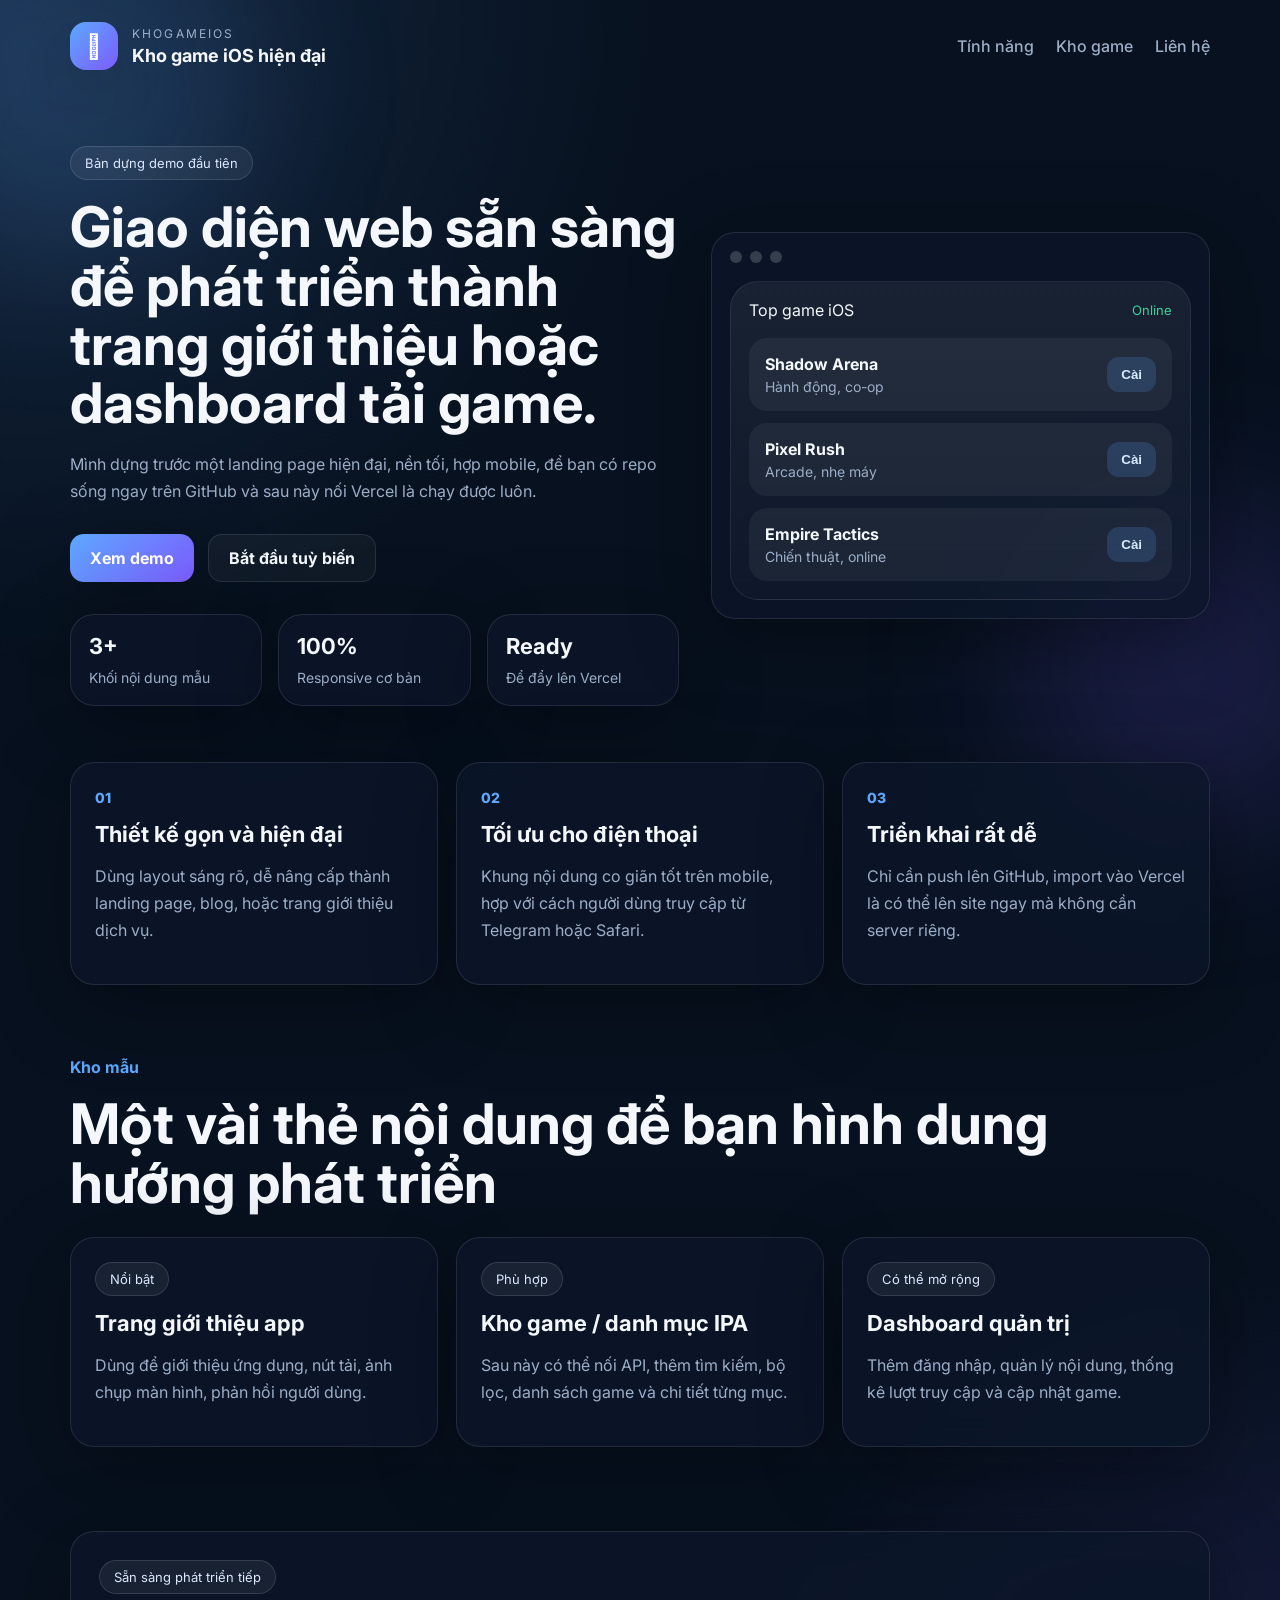
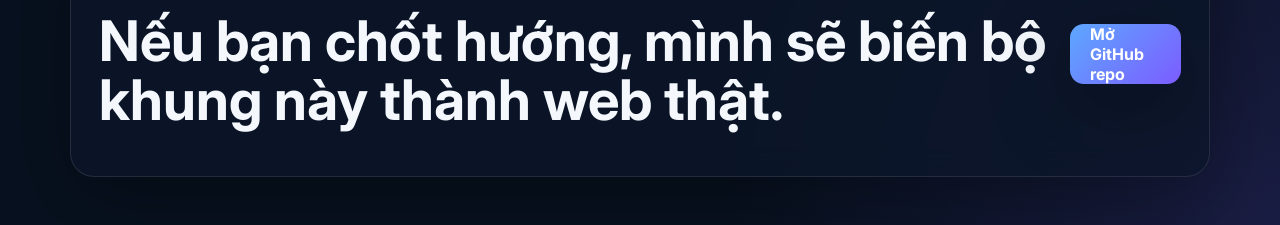
==== index.html @ 92982465 "feat: add initial KHOGAMEIOS landing page" ====
<!doctype html>
<html lang="vi">
  <head>
    <meta charset="UTF-8" />
    <meta name="viewport" content="width=device-width, initial-scale=1.0" />
    <title>KHO GAME IOS</title>
    <meta name="description" content="Kho giao diện web mẫu cho dự án KHOGAMEIOS" />
    <link rel="preconnect" href="https://fonts.googleapis.com" />
    <link rel="preconnect" href="https://fonts.gstatic.com" crossorigin />
    <link href="https://fonts.googleapis.com/css2?family=Inter:wght@400;500;600;700;800&display=swap" rel="stylesheet" />
    <link rel="stylesheet" href="./styles.css" />
  </head>
  <body>
    <div class="bg-glow bg-glow-1"></div>
    <div class="bg-glow bg-glow-2"></div>

    <header class="topbar">
      <div class="brand">
        <div class="brand-badge"></div>
        <div>
          <p class="brand-label">KHOGAMEIOS</p>
          <h1>Kho game iOS hiện đại</h1>
        </div>
      </div>
      <nav>
        <a href="#features">Tính năng</a>
        <a href="#games">Kho game</a>
        <a href="#contact">Liên hệ</a>
      </nav>
    </header>

    <main>
      <section class="hero">
        <div class="hero-copy">
          <span class="pill">Bản dựng demo đầu tiên</span>
          <h2>Giao diện web sẵn sàng để phát triển thành trang giới thiệu hoặc dashboard tải game.</h2>
          <p>
            Mình dựng trước một landing page hiện đại, nền tối, hợp mobile, để bạn có repo sống ngay trên GitHub và sau này nối Vercel là chạy được luôn.
          </p>
          <div class="hero-actions">
            <a class="btn btn-primary" href="#games">Xem demo</a>
            <a class="btn btn-secondary" href="#contact">Bắt đầu tuỳ biến</a>
          </div>
          <div class="stats">
            <div>
              <strong>3+</strong>
              <span>Khối nội dung mẫu</span>
            </div>
            <div>
              <strong>100%</strong>
              <span>Responsive cơ bản</span>
            </div>
            <div>
              <strong>Ready</strong>
              <span>Để đẩy lên Vercel</span>
            </div>
          </div>
        </div>

        <div class="hero-card">
          <div class="window-bar">
            <span></span><span></span><span></span>
          </div>
          <div class="phone-frame">
            <div class="phone-header">
              <p>Top game iOS</p>
              <span>Online</span>
            </div>
            <div class="game-list">
              <article>
                <div>
                  <h3>Shadow Arena</h3>
                  <p>Hành động, co-op</p>
                </div>
                <button>Cài</button>
              </article>
              <article>
                <div>
                  <h3>Pixel Rush</h3>
                  <p>Arcade, nhẹ máy</p>
                </div>
                <button>Cài</button>
              </article>
              <article>
                <div>
                  <h3>Empire Tactics</h3>
                  <p>Chiến thuật, online</p>
                </div>
                <button>Cài</button>
              </article>
            </div>
          </div>
        </div>
      </section>

      <section class="features" id="features">
        <article class="feature-box">
          <span>01</span>
          <h3>Thiết kế gọn và hiện đại</h3>
          <p>Dùng layout sáng rõ, dễ nâng cấp thành landing page, blog, hoặc trang giới thiệu dịch vụ.</p>
        </article>
        <article class="feature-box">
          <span>02</span>
          <h3>Tối ưu cho điện thoại</h3>
          <p>Khung nội dung co giãn tốt trên mobile, hợp với cách người dùng truy cập từ Telegram hoặc Safari.</p>
        </article>
        <article class="feature-box">
          <span>03</span>
          <h3>Triển khai rất dễ</h3>
          <p>Chỉ cần push lên GitHub, import vào Vercel là có thể lên site ngay mà không cần server riêng.</p>
        </article>
      </section>

      <section class="games" id="games">
        <div class="section-title">
          <span>Kho mẫu</span>
          <h2>Một vài thẻ nội dung để bạn hình dung hướng phát triển</h2>
        </div>
        <div class="cards">
          <article class="game-card">
            <div class="tag">Nổi bật</div>
            <h3>Trang giới thiệu app</h3>
            <p>Dùng để giới thiệu ứng dụng, nút tải, ảnh chụp màn hình, phản hồi người dùng.</p>
          </article>
          <article class="game-card">
            <div class="tag">Phù hợp</div>
            <h3>Kho game / danh mục IPA</h3>
            <p>Sau này có thể nối API, thêm tìm kiếm, bộ lọc, danh sách game và chi tiết từng mục.</p>
          </article>
          <article class="game-card">
            <div class="tag">Có thể mở rộng</div>
            <h3>Dashboard quản trị</h3>
            <p>Thêm đăng nhập, quản lý nội dung, thống kê lượt truy cập và cập nhật game.</p>
          </article>
        </div>
      </section>

      <section class="contact" id="contact">
        <div>
          <span class="pill">Sẵn sàng phát triển tiếp</span>
          <h2>Nếu bạn chốt hướng, mình sẽ biến bộ khung này thành web thật.</h2>
        </div>
        <a class="btn btn-primary" href="https://github.com/Cuongqtx11/KHOGAMEIOS" target="_blank" rel="noreferrer">Mở GitHub repo</a>
      </section>
    </main>
  </body>
</html>
---- styles.css ----
:root {
  --bg: #07111f;
  --panel: rgba(12, 23, 42, 0.78);
  --panel-strong: #0f1b31;
  --text: #f4f7fb;
  --muted: #9caec7;
  --line: rgba(255, 255, 255, 0.1);
  --primary: #5da8ff;
  --primary-2: #7c5cff;
  --success: #36d399;
  --shadow: 0 20px 80px rgba(0, 0, 0, 0.35);
}

* {
  box-sizing: border-box;
}

html {
  scroll-behavior: smooth;
}

body {
  margin: 0;
  font-family: 'Inter', sans-serif;
  background:
    radial-gradient(circle at top left, rgba(93, 168, 255, 0.16), transparent 30%),
    radial-gradient(circle at bottom right, rgba(124, 92, 255, 0.16), transparent 25%),
    var(--bg);
  color: var(--text);
  min-height: 100vh;
  position: relative;
}

.bg-glow {
  position: fixed;
  width: 340px;
  height: 340px;
  filter: blur(80px);
  border-radius: 999px;
  pointer-events: none;
  z-index: 0;
}

.bg-glow-1 {
  top: -80px;
  left: -100px;
  background: rgba(93, 168, 255, 0.18);
}

.bg-glow-2 {
  right: -80px;
  bottom: 60px;
  background: rgba(124, 92, 255, 0.16);
}

.topbar,
main {
  position: relative;
  z-index: 1;
}

.topbar {
  max-width: 1180px;
  margin: 0 auto;
  padding: 22px 20px;
  display: flex;
  align-items: center;
  justify-content: space-between;
  gap: 20px;
}

.brand {
  display: flex;
  align-items: center;
  gap: 14px;
}

.brand-badge {
  width: 48px;
  height: 48px;
  border-radius: 16px;
  display: grid;
  place-items: center;
  background: linear-gradient(135deg, var(--primary), var(--primary-2));
  color: white;
  font-size: 24px;
  box-shadow: var(--shadow);
}

.brand-label {
  margin: 0 0 4px;
  font-size: 12px;
  letter-spacing: 0.18em;
  color: var(--muted);
}

.brand h1 {
  margin: 0;
  font-size: 18px;
}

nav {
  display: flex;
  gap: 22px;
}

nav a {
  color: var(--muted);
  text-decoration: none;
  font-weight: 500;
}

main {
  max-width: 1180px;
  margin: 0 auto;
  padding: 12px 20px 48px;
}

.hero {
  display: grid;
  grid-template-columns: 1.1fr 0.9fr;
  gap: 32px;
  align-items: center;
  padding: 42px 0 56px;
}

.pill,
.tag {
  display: inline-flex;
  align-items: center;
  gap: 8px;
  border: 1px solid rgba(255, 255, 255, 0.12);
  background: rgba(255, 255, 255, 0.06);
  border-radius: 999px;
  padding: 8px 14px;
  color: #dbe8ff;
  font-size: 13px;
}

.hero-copy h2,
.section-title h2,
.contact h2 {
  font-size: clamp(32px, 5vw, 56px);
  line-height: 1.05;
  margin: 18px 0 18px;
}

.hero-copy p,
.feature-box p,
.game-card p,
.contact p {
  color: var(--muted);
  font-size: 16px;
  line-height: 1.7;
}

.hero-actions {
  display: flex;
  gap: 14px;
  margin: 28px 0 32px;
  flex-wrap: wrap;
}

.btn {
  display: inline-flex;
  align-items: center;
  justify-content: center;
  text-decoration: none;
  min-height: 48px;
  padding: 0 20px;
  border-radius: 14px;
  font-weight: 700;
}

.btn-primary {
  background: linear-gradient(135deg, var(--primary), var(--primary-2));
  color: #fff;
  box-shadow: var(--shadow);
}

.btn-secondary {
  color: var(--text);
  border: 1px solid var(--line);
  background: rgba(255, 255, 255, 0.04);
}

.stats {
  display: grid;
  grid-template-columns: repeat(3, minmax(0, 1fr));
  gap: 16px;
}

.stats div,
.feature-box,
.game-card,
.hero-card,
.contact {
  border: 1px solid var(--line);
  background: var(--panel);
  backdrop-filter: blur(16px);
  border-radius: 24px;
  box-shadow: var(--shadow);
}

.stats div {
  padding: 18px;
}

.stats strong {
  display: block;
  font-size: 22px;
  margin-bottom: 8px;
}

.stats span {
  color: var(--muted);
  font-size: 14px;
}

.hero-card {
  padding: 18px;
}

.window-bar {
  display: flex;
  gap: 8px;
  margin-bottom: 18px;
}

.window-bar span {
  width: 12px;
  height: 12px;
  border-radius: 50%;
  background: rgba(255, 255, 255, 0.18);
}

.phone-frame {
  border: 1px solid rgba(255, 255, 255, 0.08);
  border-radius: 28px;
  padding: 18px;
  background: linear-gradient(180deg, rgba(255,255,255,0.06), rgba(255,255,255,0.02));
}

.phone-header,
.game-list article,
.contact {
  display: flex;
  align-items: center;
  justify-content: space-between;
  gap: 12px;
}

.phone-header p,
.phone-header span,
.game-list h3,
.game-list p {
  margin: 0;
}

.phone-header span {
  color: var(--success);
  font-size: 13px;
}

.game-list {
  display: grid;
  gap: 12px;
  margin-top: 18px;
}

.game-list article {
  padding: 16px;
  border-radius: 18px;
  background: rgba(255, 255, 255, 0.05);
}

.game-list h3 {
  font-size: 16px;
  margin-bottom: 4px;
}

.game-list p {
  color: var(--muted);
  font-size: 14px;
}

.game-list button {
  border: 0;
  border-radius: 12px;
  padding: 10px 14px;
  font-weight: 700;
  background: rgba(93, 168, 255, 0.18);
  color: #d9eaff;
}

.features,
.cards {
  display: grid;
  grid-template-columns: repeat(3, minmax(0, 1fr));
  gap: 18px;
}

.feature-box,
.game-card {
  padding: 24px;
}

.feature-box span {
  color: var(--primary);
  font-weight: 800;
  font-size: 14px;
}

.feature-box h3,
.game-card h3 {
  margin: 14px 0 10px;
  font-size: 22px;
}

.games {
  padding: 72px 0;
}

.section-title {
  margin-bottom: 24px;
}

.section-title span {
  color: var(--primary);
  font-weight: 700;
}

.contact {
  margin-top: 12px;
  padding: 28px;
}

@media (max-width: 900px) {
  .hero,
  .features,
  .cards,
  .stats,
  .contact {
    grid-template-columns: 1fr;
  }

  .topbar {
    flex-direction: column;
    align-items: flex-start;
  }

  nav {
    flex-wrap: wrap;
    gap: 14px;
  }
}

@media (max-width: 640px) {
  .topbar,
  main {
    padding-left: 16px;
    padding-right: 16px;
  }

  .hero {
    padding-top: 24px;
  }

  .hero-copy h2,
  .section-title h2,
  .contact h2 {
    font-size: 32px;
  }

  .contact {
    align-items: flex-start;
  }
}
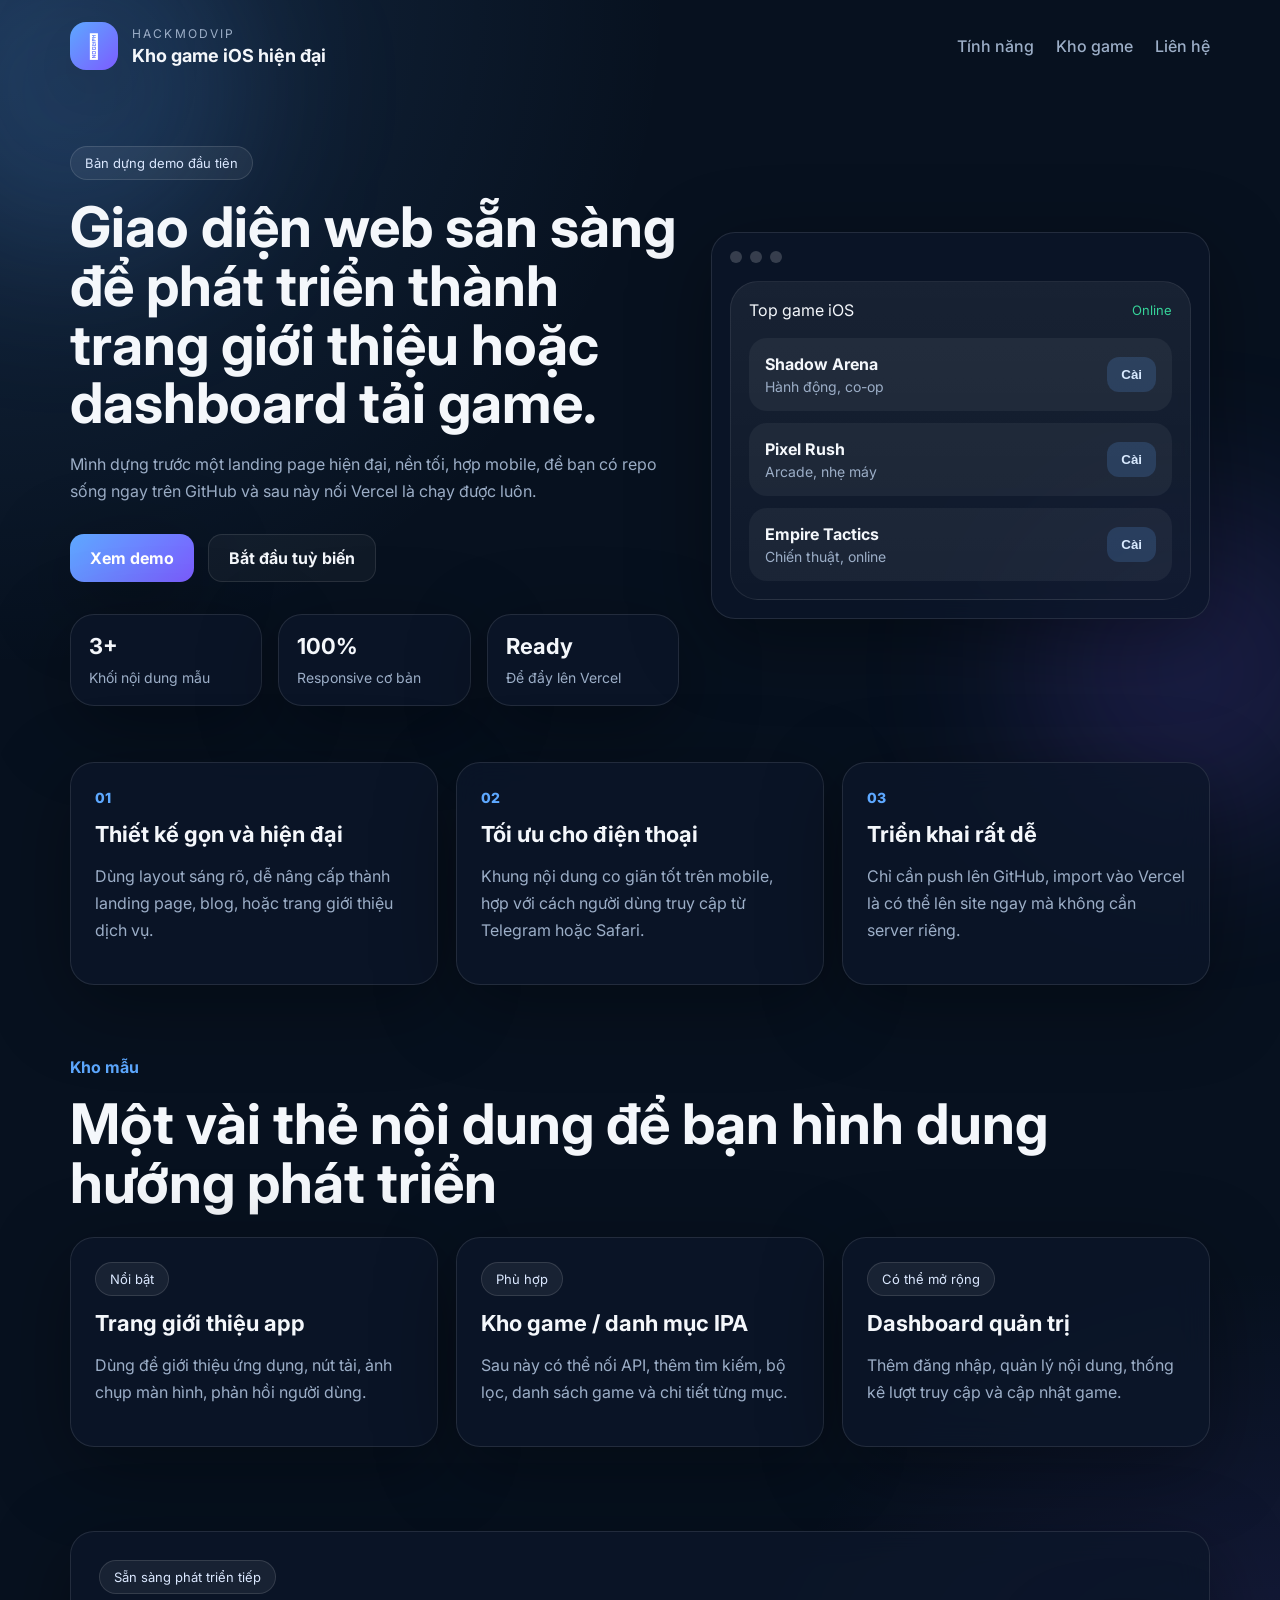
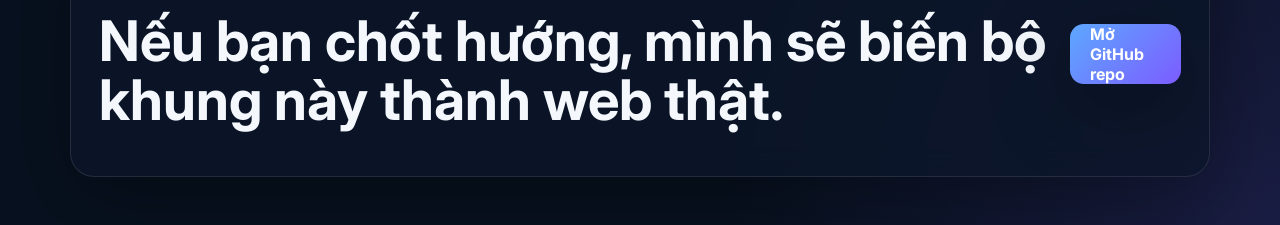
==== commit 61e50436: "style: rename landing brand to HACKMODVIP" ====
--- a/index.html
+++ b/index.html
@@ -3,8 +3,8 @@
   <head>
     <meta charset="UTF-8" />
     <meta name="viewport" content="width=device-width, initial-scale=1.0" />
-    <title>KHO GAME IOS</title>
-    <meta name="description" content="Kho giao diện web mẫu cho dự án KHOGAMEIOS" />
+    <title>HACKMODVIP</title>
+    <meta name="description" content="Kho giao diện web mẫu cho dự án HACKMODVIP" />
     <link rel="preconnect" href="https://fonts.googleapis.com" />
     <link rel="preconnect" href="https://fonts.gstatic.com" crossorigin />
     <link href="https://fonts.googleapis.com/css2?family=Inter:wght@400;500;600;700;800&display=swap" rel="stylesheet" />
@@ -18,7 +18,7 @@
       <div class="brand">
         <div class="brand-badge"></div>
         <div>
-          <p class="brand-label">KHOGAMEIOS</p>
+          <p class="brand-label">HACKMODVIP</p>
           <h1>Kho game iOS hiện đại</h1>
         </div>
       </div>
@@ -140,7 +140,7 @@
           <span class="pill">Sẵn sàng phát triển tiếp</span>
           <h2>Nếu bạn chốt hướng, mình sẽ biến bộ khung này thành web thật.</h2>
         </div>
-        <a class="btn btn-primary" href="https://github.com/Cuongqtx11/KHOGAMEIOS" target="_blank" rel="noreferrer">Mở GitHub repo</a>
+        <a class="btn btn-primary" href="https://github.com/Cuongqtx11/HACKMODVIP" target="_blank" rel="noreferrer">Mở GitHub repo</a>
       </section>
     </main>
   </body>
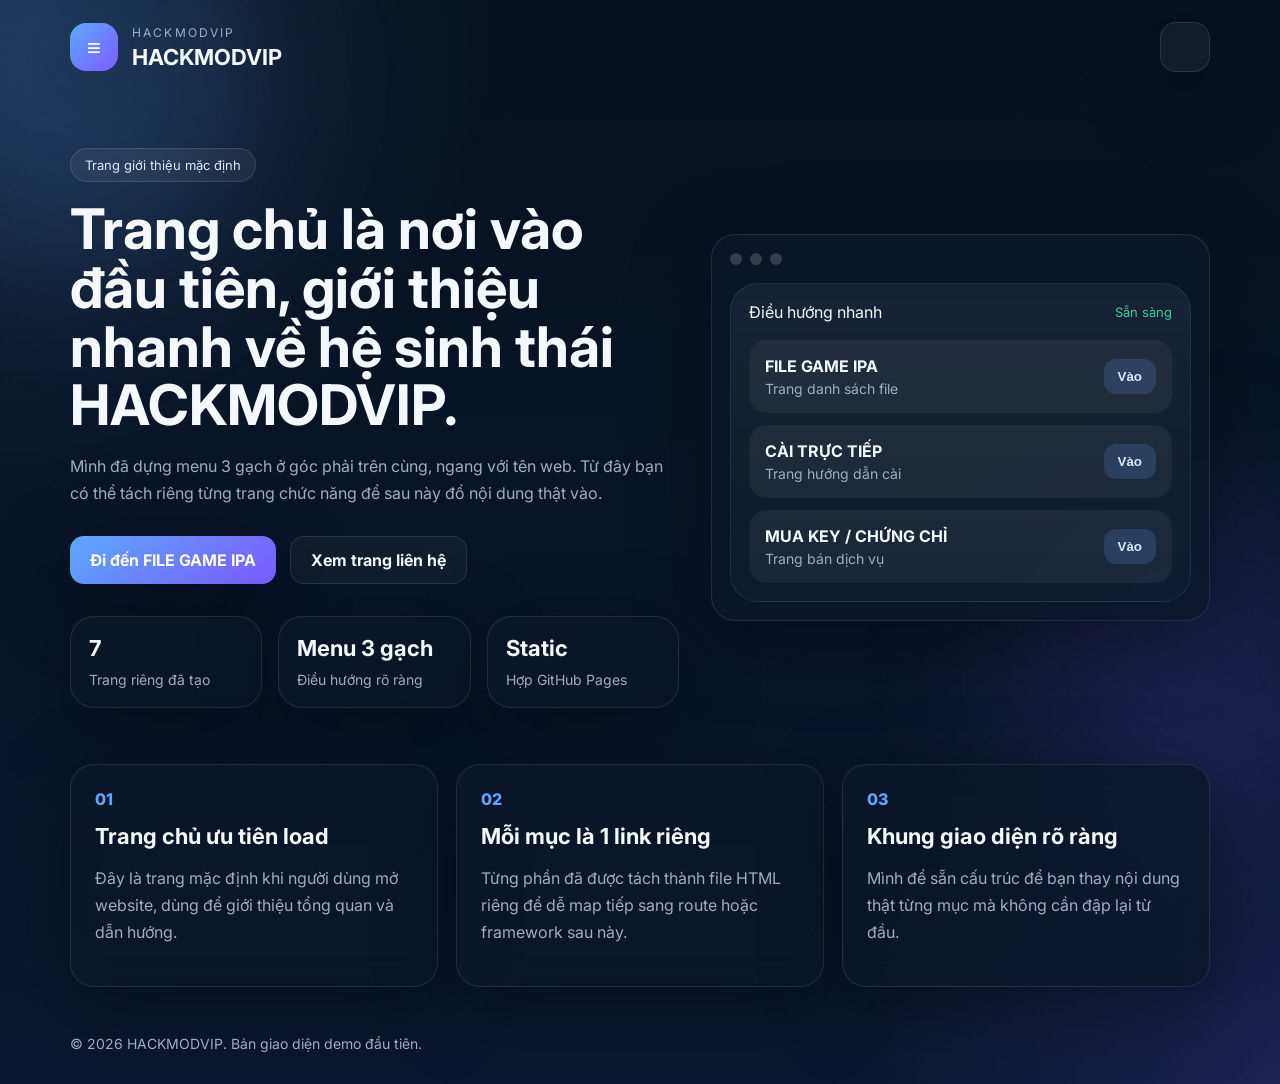
==== commit 1d0bbfaf: "feat: add multi-page navigation for HACKMODVIP" ====
--- a/index.html
+++ b/index.html
@@ -3,8 +3,8 @@
   <head>
     <meta charset="UTF-8" />
     <meta name="viewport" content="width=device-width, initial-scale=1.0" />
-    <title>HACKMODVIP</title>
-    <meta name="description" content="Kho giao diện web mẫu cho dự án HACKMODVIP" />
+    <title>HACKMODVIP - Trang chủ</title>
+    <meta name="description" content="Trang chủ giới thiệu HACKMODVIP" />
     <link rel="preconnect" href="https://fonts.googleapis.com" />
     <link rel="preconnect" href="https://fonts.gstatic.com" crossorigin />
     <link href="https://fonts.googleapis.com/css2?family=Inter:wght@400;500;600;700;800&display=swap" rel="stylesheet" />
@@ -13,135 +13,92 @@
   <body>
     <div class="bg-glow bg-glow-1"></div>
     <div class="bg-glow bg-glow-2"></div>
-
-    <header class="topbar">
-      <div class="brand">
-        <div class="brand-badge"></div>
+    <header class="site-header">
+      <a class="brand" href="./index.html">
+        <div class="brand-badge">≡</div>
         <div>
           <p class="brand-label">HACKMODVIP</p>
-          <h1>Kho game iOS hiện đại</h1>
+          <h1>HACKMODVIP</h1>
         </div>
+      </a>
+      <div class="menu-wrap">
+        <button class="menu-toggle" aria-label="Mở menu điều hướng">
+          <span></span><span></span><span></span>
+        </button>
+        <nav class="menu-panel">
+          <a class="active" href="./index.html">Trang Chủ</a>
+          <a href="./filegameipa.html">FILE GAME IPA</a>
+          <a href="./caitructiep.html">CÀI TRỰC TIẾP</a>
+          <a href="./muakey.html">MUA KEY (ALL GAME)</a>
+          <a href="./muachungchi.html">MUA CHỨNG CHỈ</a>
+          <a href="./lienhe.html">LIÊN HỆ</a>
+          <a href="./thamgiacongdong.html">THAM GIA CỘNG ĐỒNG</a>
+        </nav>
       </div>
-      <nav>
-        <a href="#features">Tính năng</a>
-        <a href="#games">Kho game</a>
-        <a href="#contact">Liên hệ</a>
-      </nav>
     </header>
 
     <main>
       <section class="hero">
         <div class="hero-copy">
-          <span class="pill">Bản dựng demo đầu tiên</span>
-          <h2>Giao diện web sẵn sàng để phát triển thành trang giới thiệu hoặc dashboard tải game.</h2>
+          <span class="pill">Trang giới thiệu mặc định</span>
+          <h2>Trang chủ là nơi vào đầu tiên, giới thiệu nhanh về hệ sinh thái HACKMODVIP.</h2>
           <p>
-            Mình dựng trước một landing page hiện đại, nền tối, hợp mobile, để bạn có repo sống ngay trên GitHub và sau này nối Vercel là chạy được luôn.
+            Mình đã dựng menu 3 gạch ở góc phải trên cùng, ngang với tên web. Từ đây bạn có thể tách riêng từng trang chức năng để sau này đổ nội dung thật vào.
           </p>
           <div class="hero-actions">
-            <a class="btn btn-primary" href="#games">Xem demo</a>
-            <a class="btn btn-secondary" href="#contact">Bắt đầu tuỳ biến</a>
+            <a class="btn btn-primary" href="./filegameipa.html">Đi đến FILE GAME IPA</a>
+            <a class="btn btn-secondary" href="./lienhe.html">Xem trang liên hệ</a>
           </div>
           <div class="stats">
             <div>
-              <strong>3+</strong>
-              <span>Khối nội dung mẫu</span>
+              <strong>7</strong>
+              <span>Trang riêng đã tạo</span>
             </div>
             <div>
-              <strong>100%</strong>
-              <span>Responsive cơ bản</span>
+              <strong>Menu 3 gạch</strong>
+              <span>Điều hướng rõ ràng</span>
             </div>
             <div>
-              <strong>Ready</strong>
-              <span>Để đẩy lên Vercel</span>
+              <strong>Static</strong>
+              <span>Hợp GitHub Pages</span>
             </div>
           </div>
         </div>
-
         <div class="hero-card">
-          <div class="window-bar">
-            <span></span><span></span><span></span>
-          </div>
+          <div class="window-bar"><span></span><span></span><span></span></div>
           <div class="phone-frame">
             <div class="phone-header">
-              <p>Top game iOS</p>
-              <span>Online</span>
+              <p>Điều hướng nhanh</p>
+              <span>Sẵn sàng</span>
             </div>
             <div class="game-list">
-              <article>
-                <div>
-                  <h3>Shadow Arena</h3>
-                  <p>Hành động, co-op</p>
-                </div>
-                <button>Cài</button>
-              </article>
-              <article>
-                <div>
-                  <h3>Pixel Rush</h3>
-                  <p>Arcade, nhẹ máy</p>
-                </div>
-                <button>Cài</button>
-              </article>
-              <article>
-                <div>
-                  <h3>Empire Tactics</h3>
-                  <p>Chiến thuật, online</p>
-                </div>
-                <button>Cài</button>
-              </article>
+              <article><div><h3>FILE GAME IPA</h3><p>Trang danh sách file</p></div><button>Vào</button></article>
+              <article><div><h3>CÀI TRỰC TIẾP</h3><p>Trang hướng dẫn cài</p></div><button>Vào</button></article>
+              <article><div><h3>MUA KEY / CHỨNG CHỈ</h3><p>Trang bán dịch vụ</p></div><button>Vào</button></article>
             </div>
           </div>
         </div>
       </section>
 
-      <section class="features" id="features">
+      <section class="features">
         <article class="feature-box">
           <span>01</span>
-          <h3>Thiết kế gọn và hiện đại</h3>
-          <p>Dùng layout sáng rõ, dễ nâng cấp thành landing page, blog, hoặc trang giới thiệu dịch vụ.</p>
+          <h3>Trang chủ ưu tiên load</h3>
+          <p>Đây là trang mặc định khi người dùng mở website, dùng để giới thiệu tổng quan và dẫn hướng.</p>
         </article>
         <article class="feature-box">
           <span>02</span>
-          <h3>Tối ưu cho điện thoại</h3>
-          <p>Khung nội dung co giãn tốt trên mobile, hợp với cách người dùng truy cập từ Telegram hoặc Safari.</p>
+          <h3>Mỗi mục là 1 link riêng</h3>
+          <p>Từng phần đã được tách thành file HTML riêng để dễ map tiếp sang route hoặc framework sau này.</p>
         </article>
         <article class="feature-box">
           <span>03</span>
-          <h3>Triển khai rất dễ</h3>
-          <p>Chỉ cần push lên GitHub, import vào Vercel là có thể lên site ngay mà không cần server riêng.</p>
+          <h3>Khung giao diện rõ ràng</h3>
+          <p>Mình để sẵn cấu trúc để bạn thay nội dung thật từng mục mà không cần đập lại từ đầu.</p>
         </article>
       </section>
+    </main>
 
-      <section class="games" id="games">
-        <div class="section-title">
-          <span>Kho mẫu</span>
-          <h2>Một vài thẻ nội dung để bạn hình dung hướng phát triển</h2>
-        </div>
-        <div class="cards">
-          <article class="game-card">
-            <div class="tag">Nổi bật</div>
-            <h3>Trang giới thiệu app</h3>
-            <p>Dùng để giới thiệu ứng dụng, nút tải, ảnh chụp màn hình, phản hồi người dùng.</p>
-          </article>
-          <article class="game-card">
-            <div class="tag">Phù hợp</div>
-            <h3>Kho game / danh mục IPA</h3>
-            <p>Sau này có thể nối API, thêm tìm kiếm, bộ lọc, danh sách game và chi tiết từng mục.</p>
-          </article>
-          <article class="game-card">
-            <div class="tag">Có thể mở rộng</div>
-            <h3>Dashboard quản trị</h3>
-            <p>Thêm đăng nhập, quản lý nội dung, thống kê lượt truy cập và cập nhật game.</p>
-          </article>
-        </div>
-      </section>
-
-      <section class="contact" id="contact">
-        <div>
-          <span class="pill">Sẵn sàng phát triển tiếp</span>
-          <h2>Nếu bạn chốt hướng, mình sẽ biến bộ khung này thành web thật.</h2>
-        </div>
-        <a class="btn btn-primary" href="https://github.com/Cuongqtx11/HACKMODVIP" target="_blank" rel="noreferrer">Mở GitHub repo</a>
-      </section>
-    </main>
+    <footer>© 2026 HACKMODVIP. Bản giao diện demo đầu tiên.</footer>
   </body>
 </html>
--- a/styles.css
+++ b/styles.css
@@ -1,6 +1,7 @@
 :root {
   --bg: #07111f;
-  --panel: rgba(12, 23, 42, 0.78);
+  --bg-2: #0b1730;
+  --panel: rgba(12, 23, 42, 0.82);
   --panel-strong: #0f1b31;
   --text: #f4f7fb;
   --muted: #9caec7;
@@ -8,29 +9,23 @@
   --primary: #5da8ff;
   --primary-2: #7c5cff;
   --success: #36d399;
+  --danger: #ff6b81;
   --shadow: 0 20px 80px rgba(0, 0, 0, 0.35);
 }
 
-* {
-  box-sizing: border-box;
-}
-
-html {
-  scroll-behavior: smooth;
-}
-
+* { box-sizing: border-box; }
+html { scroll-behavior: smooth; }
 body {
   margin: 0;
   font-family: 'Inter', sans-serif;
   background:
     radial-gradient(circle at top left, rgba(93, 168, 255, 0.16), transparent 30%),
     radial-gradient(circle at bottom right, rgba(124, 92, 255, 0.16), transparent 25%),
-    var(--bg);
+    linear-gradient(180deg, var(--bg), var(--bg-2));
   color: var(--text);
   min-height: 100vh;
   position: relative;
 }
-
 .bg-glow {
   position: fixed;
   width: 340px;
@@ -40,26 +35,10 @@
   pointer-events: none;
   z-index: 0;
 }
-
-.bg-glow-1 {
-  top: -80px;
-  left: -100px;
-  background: rgba(93, 168, 255, 0.18);
-}
-
-.bg-glow-2 {
-  right: -80px;
-  bottom: 60px;
-  background: rgba(124, 92, 255, 0.16);
-}
-
-.topbar,
-main {
-  position: relative;
-  z-index: 1;
-}
-
-.topbar {
+.bg-glow-1 { top: -80px; left: -100px; background: rgba(93, 168, 255, 0.18); }
+.bg-glow-2 { right: -80px; bottom: 60px; background: rgba(124, 92, 255, 0.16); }
+.site-header, main, footer { position: relative; z-index: 1; }
+.site-header {
   max-width: 1180px;
   margin: 0 auto;
   padding: 22px 20px;
@@ -68,13 +47,13 @@
   justify-content: space-between;
   gap: 20px;
 }
-
 .brand {
   display: flex;
   align-items: center;
   gap: 14px;
-}
-
+  text-decoration: none;
+  color: inherit;
+}
 .brand-badge {
   width: 48px;
   height: 48px;
@@ -86,36 +65,66 @@
   font-size: 24px;
   box-shadow: var(--shadow);
 }
-
 .brand-label {
   margin: 0 0 4px;
   font-size: 12px;
   letter-spacing: 0.18em;
   color: var(--muted);
 }
-
-.brand h1 {
-  margin: 0;
-  font-size: 18px;
-}
-
-nav {
-  display: flex;
-  gap: 22px;
-}
-
-nav a {
-  color: var(--muted);
+.brand h1 { margin: 0; font-size: 22px; }
+.menu-wrap { position: relative; }
+.menu-toggle {
+  display: inline-flex;
+  flex-direction: column;
+  justify-content: center;
+  gap: 5px;
+  width: 50px;
+  height: 50px;
+  border-radius: 16px;
+  border: 1px solid var(--line);
+  background: rgba(255, 255, 255, 0.05);
+  padding: 0 14px;
+  cursor: pointer;
+  box-shadow: var(--shadow);
+}
+.menu-toggle span {
+  display: block;
+  height: 2px;
+  border-radius: 999px;
+  background: #fff;
+}
+.menu-panel {
+  position: absolute;
+  right: 0;
+  top: calc(100% + 12px);
+  width: min(320px, calc(100vw - 32px));
+  background: rgba(10, 18, 34, 0.96);
+  border: 1px solid var(--line);
+  border-radius: 24px;
+  box-shadow: var(--shadow);
+  padding: 12px;
+  display: none;
+}
+.menu-wrap:hover .menu-panel,
+.menu-wrap:focus-within .menu-panel { display: block; }
+.menu-panel a {
+  display: block;
   text-decoration: none;
-  font-weight: 500;
-}
-
+  color: var(--text);
+  padding: 14px 16px;
+  border-radius: 16px;
+  font-weight: 700;
+}
+.menu-panel a:hover,
+.menu-panel a.active {
+  background: rgba(255, 255, 255, 0.07);
+  color: #fff;
+}
 main {
   max-width: 1180px;
   margin: 0 auto;
   padding: 12px 20px 48px;
 }
-
 .hero {
   display: grid;
   grid-template-columns: 1.1fr 0.9fr;
@@ -123,12 +132,9 @@
   align-items: center;
   padding: 42px 0 56px;
 }
-
-.pill,
-.tag {
+.pill, .tag {
   display: inline-flex;
   align-items: center;
-  gap: 8px;
   border: 1px solid rgba(255, 255, 255, 0.12);
   background: rgba(255, 255, 255, 0.06);
   border-radius: 999px;
@@ -136,31 +142,17 @@
   color: #dbe8ff;
   font-size: 13px;
 }
-
-.hero-copy h2,
-.section-title h2,
-.contact h2 {
+.hero-copy h2, .section-title h2, .contact h2, .page-hero h2 {
   font-size: clamp(32px, 5vw, 56px);
   line-height: 1.05;
-  margin: 18px 0 18px;
-}
-
-.hero-copy p,
-.feature-box p,
-.game-card p,
-.contact p {
+  margin: 18px 0;
+}
+.hero-copy p, .feature-box p, .game-card p, .contact p, .page-hero p, .content-card p, .content-card li {
   color: var(--muted);
   font-size: 16px;
   line-height: 1.7;
 }
-
-.hero-actions {
-  display: flex;
-  gap: 14px;
-  margin: 28px 0 32px;
-  flex-wrap: wrap;
-}
-
+.hero-actions { display: flex; gap: 14px; margin: 28px 0 32px; flex-wrap: wrap; }
 .btn {
   display: inline-flex;
   align-items: center;
@@ -171,208 +163,87 @@
   border-radius: 14px;
   font-weight: 700;
 }
-
-.btn-primary {
-  background: linear-gradient(135deg, var(--primary), var(--primary-2));
-  color: #fff;
-  box-shadow: var(--shadow);
-}
-
-.btn-secondary {
-  color: var(--text);
-  border: 1px solid var(--line);
-  background: rgba(255, 255, 255, 0.04);
-}
-
+.btn-primary { background: linear-gradient(135deg, var(--primary), var(--primary-2)); color: #fff; box-shadow: var(--shadow); }
+.btn-secondary { color: var(--text); border: 1px solid var(--line); background: rgba(255, 255, 255, 0.04); }
 .stats {
   display: grid;
   grid-template-columns: repeat(3, minmax(0, 1fr));
   gap: 16px;
 }
-
-.stats div,
-.feature-box,
-.game-card,
-.hero-card,
-.contact {
+.stats div, .feature-box, .game-card, .hero-card, .contact, .page-hero, .content-card {
   border: 1px solid var(--line);
   background: var(--panel);
   backdrop-filter: blur(16px);
   border-radius: 24px;
   box-shadow: var(--shadow);
 }
-
-.stats div {
-  padding: 18px;
-}
-
-.stats strong {
-  display: block;
-  font-size: 22px;
-  margin-bottom: 8px;
-}
-
-.stats span {
-  color: var(--muted);
-  font-size: 14px;
-}
-
-.hero-card {
-  padding: 18px;
-}
-
-.window-bar {
-  display: flex;
-  gap: 8px;
-  margin-bottom: 18px;
-}
-
-.window-bar span {
-  width: 12px;
-  height: 12px;
-  border-radius: 50%;
-  background: rgba(255, 255, 255, 0.18);
-}
-
+.stats div { padding: 18px; }
+.stats strong { display: block; font-size: 22px; margin-bottom: 8px; }
+.stats span { color: var(--muted); font-size: 14px; }
+.hero-card { padding: 18px; }
+.window-bar { display: flex; gap: 8px; margin-bottom: 18px; }
+.window-bar span { width: 12px; height: 12px; border-radius: 50%; background: rgba(255, 255, 255, 0.18); }
 .phone-frame {
   border: 1px solid rgba(255, 255, 255, 0.08);
   border-radius: 28px;
   padding: 18px;
   background: linear-gradient(180deg, rgba(255,255,255,0.06), rgba(255,255,255,0.02));
 }
-
-.phone-header,
-.game-list article,
-.contact {
+.phone-header, .game-list article, .contact {
   display: flex;
   align-items: center;
   justify-content: space-between;
   gap: 12px;
 }
-
-.phone-header p,
-.phone-header span,
-.game-list h3,
-.game-list p {
-  margin: 0;
-}
-
-.phone-header span {
-  color: var(--success);
-  font-size: 13px;
-}
-
-.game-list {
-  display: grid;
-  gap: 12px;
-  margin-top: 18px;
-}
-
-.game-list article {
-  padding: 16px;
-  border-radius: 18px;
-  background: rgba(255, 255, 255, 0.05);
-}
-
-.game-list h3 {
-  font-size: 16px;
-  margin-bottom: 4px;
-}
-
-.game-list p {
+.phone-header p, .phone-header span, .game-list h3, .game-list p { margin: 0; }
+.phone-header span { color: var(--success); font-size: 13px; }
+.game-list { display: grid; gap: 12px; margin-top: 18px; }
+.game-list article { padding: 16px; border-radius: 18px; background: rgba(255, 255, 255, 0.05); }
+.game-list h3 { font-size: 16px; margin-bottom: 4px; }
+.game-list p { color: var(--muted); font-size: 14px; }
+.game-list button {
+  border: 0; border-radius: 12px; padding: 10px 14px; font-weight: 700;
+  background: rgba(93, 168, 255, 0.18); color: #d9eaff;
+}
+.features, .cards, .content-grid {
+  display: grid;
+  grid-template-columns: repeat(3, minmax(0, 1fr));
+  gap: 18px;
+}
+.feature-box, .game-card, .content-card { padding: 24px; }
+.feature-box span, .section-title span { color: var(--primary); font-weight: 800; }
+.feature-box h3, .game-card h3, .content-card h3 { margin: 14px 0 10px; font-size: 22px; }
+.games, .page-shell { padding: 72px 0; }
+.section-title { margin-bottom: 24px; }
+.contact { margin-top: 12px; padding: 28px; }
+.page-hero { padding: 28px; margin-bottom: 20px; }
+.page-hero .breadcrumb {
+  display: inline-block;
+  margin-bottom: 10px;
+  color: var(--primary);
+  text-transform: uppercase;
+  letter-spacing: 0.12em;
+  font-size: 12px;
+  font-weight: 800;
+}
+.content-card ul {
+  margin: 12px 0 0;
+  padding-left: 18px;
+}
+footer {
+  max-width: 1180px;
+  margin: 0 auto;
+  padding: 0 20px 32px;
   color: var(--muted);
   font-size: 14px;
 }
-
-.game-list button {
-  border: 0;
-  border-radius: 12px;
-  padding: 10px 14px;
-  font-weight: 700;
-  background: rgba(93, 168, 255, 0.18);
-  color: #d9eaff;
-}
-
-.features,
-.cards {
-  display: grid;
-  grid-template-columns: repeat(3, minmax(0, 1fr));
-  gap: 18px;
-}
-
-.feature-box,
-.game-card {
-  padding: 24px;
-}
-
-.feature-box span {
-  color: var(--primary);
-  font-weight: 800;
-  font-size: 14px;
-}
-
-.feature-box h3,
-.game-card h3 {
-  margin: 14px 0 10px;
-  font-size: 22px;
-}
-
-.games {
-  padding: 72px 0;
-}
-
-.section-title {
-  margin-bottom: 24px;
-}
-
-.section-title span {
-  color: var(--primary);
-  font-weight: 700;
-}
-
-.contact {
-  margin-top: 12px;
-  padding: 28px;
-}
-
 @media (max-width: 900px) {
-  .hero,
-  .features,
-  .cards,
-  .stats,
-  .contact {
-    grid-template-columns: 1fr;
-  }
-
-  .topbar {
-    flex-direction: column;
-    align-items: flex-start;
-  }
-
-  nav {
-    flex-wrap: wrap;
-    gap: 14px;
-  }
-}
-
+  .hero, .features, .cards, .stats, .content-grid { grid-template-columns: 1fr; }
+  .site-header { align-items: center; }
+}
 @media (max-width: 640px) {
-  .topbar,
-  main {
-    padding-left: 16px;
-    padding-right: 16px;
-  }
-
-  .hero {
-    padding-top: 24px;
-  }
-
-  .hero-copy h2,
-  .section-title h2,
-  .contact h2 {
-    font-size: 32px;
-  }
-
-  .contact {
-    align-items: flex-start;
-  }
-}
+  .site-header, main, footer { padding-left: 16px; padding-right: 16px; }
+  .hero { padding-top: 24px; }
+  .hero-copy h2, .section-title h2, .contact h2, .page-hero h2 { font-size: 32px; }
+  .contact { align-items: flex-start; flex-direction: column; }
+}
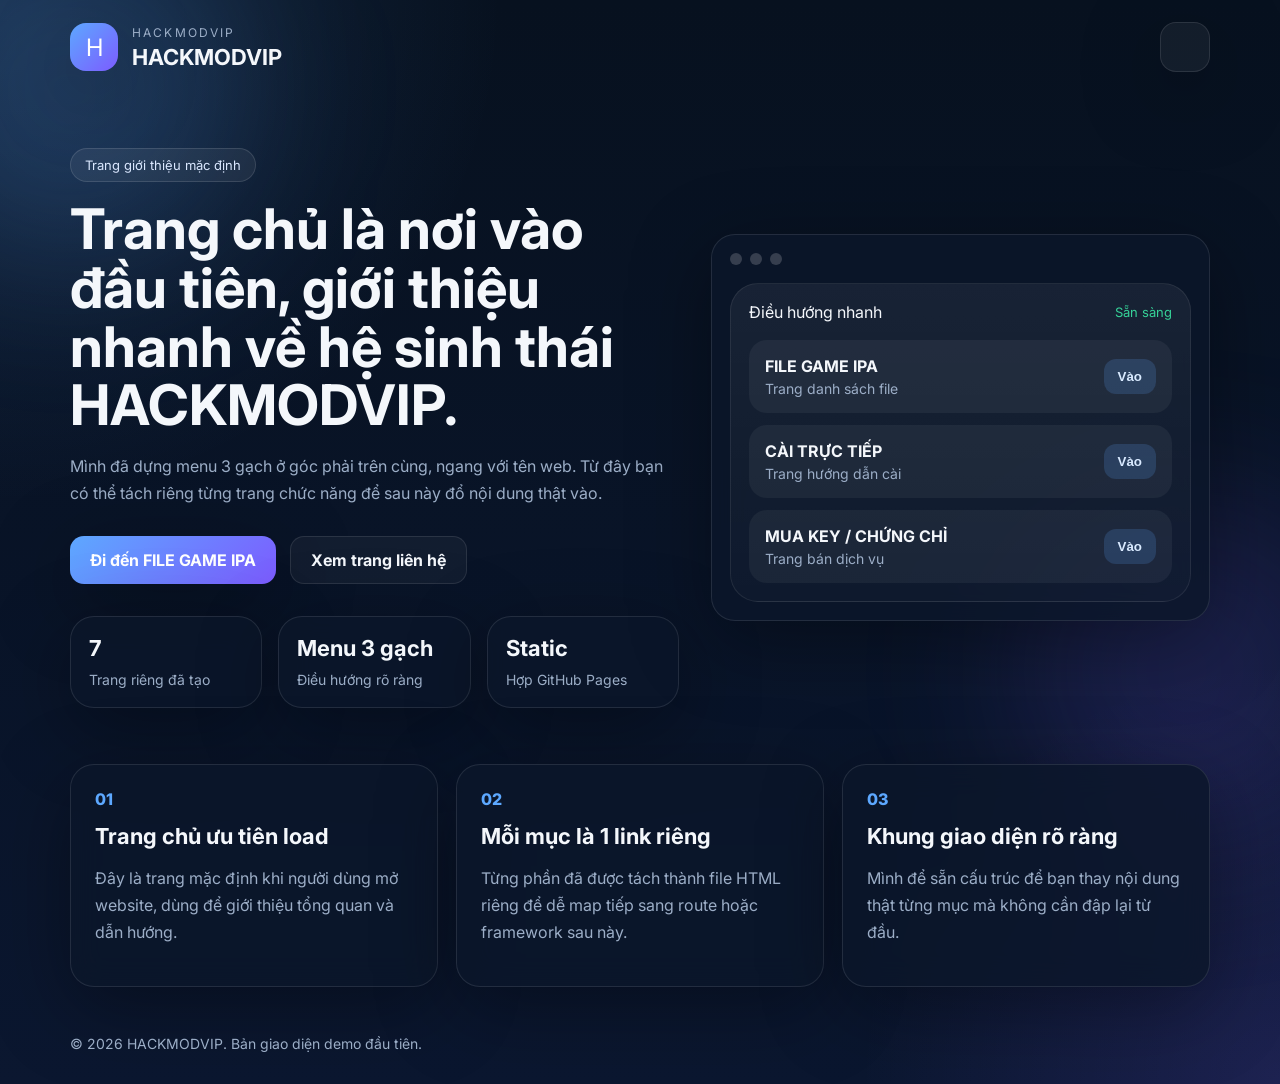
==== commit 4ff2bdb0: "fix: clean stale files and correct mobile menu links" ====
--- a/index.html
+++ b/index.html
@@ -15,24 +15,24 @@
     <div class="bg-glow bg-glow-2"></div>
     <header class="site-header">
       <a class="brand" href="./index.html">
-        <div class="brand-badge">≡</div>
+        <div class="brand-badge">H</div>
         <div>
           <p class="brand-label">HACKMODVIP</p>
           <h1>HACKMODVIP</h1>
         </div>
       </a>
       <div class="menu-wrap">
-        <button class="menu-toggle" aria-label="Mở menu điều hướng">
+        <button class="menu-toggle" aria-label="Mở menu điều hướng" aria-expanded="false" aria-controls="site-menu">
           <span></span><span></span><span></span>
         </button>
-        <nav class="menu-panel">
-          <a class="active" href="./index.html">Trang Chủ</a>
-          <a href="./filegameipa.html">FILE GAME IPA</a>
-          <a href="./caitructiep.html">CÀI TRỰC TIẾP</a>
-          <a href="./muakey.html">MUA KEY (ALL GAME)</a>
-          <a href="./muachungchi.html">MUA CHỨNG CHỈ</a>
-          <a href="./lienhe.html">LIÊN HỆ</a>
-          <a href="./thamgiacongdong.html">THAM GIA CỘNG ĐỒNG</a>
+        <nav class="menu-panel" id="site-menu">
+          <a class="active" href="./">Trang Chủ</a>
+          <a href="./filegameipa/">FILE GAME IPA</a>
+          <a href="./caitructiep/">CÀI TRỰC TIẾP</a>
+          <a href="./muakey/">MUA KEY (ALL GAME)</a>
+          <a href="./muachungchi/">MUA CHỨNG CHỈ</a>
+          <a href="./lienhe/">LIÊN HỆ</a>
+          <a href="./thamgiacongdong/">THAM GIA CỘNG ĐỒNG</a>
         </nav>
       </div>
     </header>
@@ -46,8 +46,8 @@
             Mình đã dựng menu 3 gạch ở góc phải trên cùng, ngang với tên web. Từ đây bạn có thể tách riêng từng trang chức năng để sau này đổ nội dung thật vào.
           </p>
           <div class="hero-actions">
-            <a class="btn btn-primary" href="./filegameipa.html">Đi đến FILE GAME IPA</a>
-            <a class="btn btn-secondary" href="./lienhe.html">Xem trang liên hệ</a>
+            <a class="btn btn-primary" href="./filegameipa/">Đi đến FILE GAME IPA</a>
+            <a class="btn btn-secondary" href="./lienhe/">Xem trang liên hệ</a>
           </div>
           <div class="stats">
             <div>
@@ -100,5 +100,6 @@
     </main>
 
     <footer>© 2026 HACKMODVIP. Bản giao diện demo đầu tiên.</footer>
+    <script src="./script.js"></script>
   </body>
 </html>
--- a/styles.css
+++ b/styles.css
@@ -2,17 +2,14 @@
   --bg: #07111f;
   --bg-2: #0b1730;
   --panel: rgba(12, 23, 42, 0.82);
-  --panel-strong: #0f1b31;
   --text: #f4f7fb;
   --muted: #9caec7;
   --line: rgba(255, 255, 255, 0.1);
   --primary: #5da8ff;
   --primary-2: #7c5cff;
   --success: #36d399;
-  --danger: #ff6b81;
   --shadow: 0 20px 80px rgba(0, 0, 0, 0.35);
 }
-
 * { box-sizing: border-box; }
 html { scroll-behavior: smooth; }
 body {
@@ -98,15 +95,14 @@
   right: 0;
   top: calc(100% + 12px);
   width: min(320px, calc(100vw - 32px));
-  background: rgba(10, 18, 34, 0.96);
+  background: rgba(10, 18, 34, 0.98);
   border: 1px solid var(--line);
   border-radius: 24px;
   box-shadow: var(--shadow);
   padding: 12px;
   display: none;
 }
-.menu-wrap:hover .menu-panel,
-.menu-wrap:focus-within .menu-panel { display: block; }
+.menu-wrap.open .menu-panel { display: block; }
 .menu-panel a {
   display: block;
   text-decoration: none;
@@ -201,10 +197,7 @@
 .game-list article { padding: 16px; border-radius: 18px; background: rgba(255, 255, 255, 0.05); }
 .game-list h3 { font-size: 16px; margin-bottom: 4px; }
 .game-list p { color: var(--muted); font-size: 14px; }
-.game-list button {
-  border: 0; border-radius: 12px; padding: 10px 14px; font-weight: 700;
-  background: rgba(93, 168, 255, 0.18); color: #d9eaff;
-}
+.game-list button { border: 0; border-radius: 12px; padding: 10px 14px; font-weight: 700; background: rgba(93, 168, 255, 0.18); color: #d9eaff; }
 .features, .cards, .content-grid {
   display: grid;
   grid-template-columns: repeat(3, minmax(0, 1fr));
@@ -226,10 +219,7 @@
   font-size: 12px;
   font-weight: 800;
 }
-.content-card ul {
-  margin: 12px 0 0;
-  padding-left: 18px;
-}
+.content-card ul { margin: 12px 0 0; padding-left: 18px; }
 footer {
   max-width: 1180px;
   margin: 0 auto;
